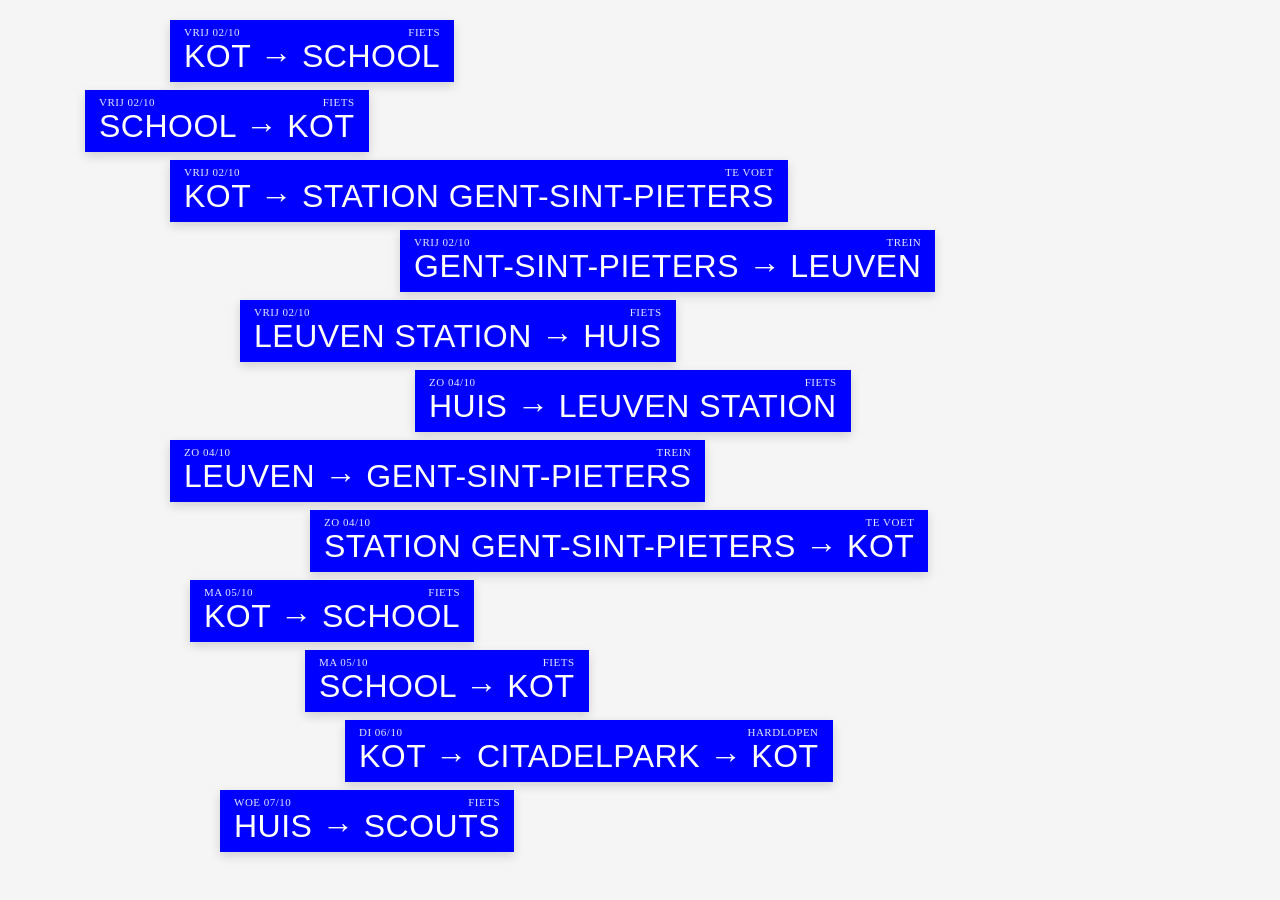
==== editie-01.html @ d169877f "Rename HTML files to standard names Rename `editie01.html` to `editie-01.html` and `index (3).html` " ====
<!DOCTYPE html>
<html lang="nl">
<head>
  <meta charset="UTF-8">
  <meta name="viewport" content="width=device-width, initial-scale=1.0">
  <title>Interactieve Reisschema Blokken</title>
  <style>
    * {
      box-sizing: border-box;
      margin: 0;
      padding: 0;
    }

    body {
      background-color: #f5f5f5;
      font-family: Arial, Helvetica, sans-serif;
      min-height: 100vh;
      overflow: hidden;
      position: relative;
    }

    /* Stijl van elk individueel blauw blok */
    .card {
      position: absolute;
      background-color: #0000ff; /* Felblauw */
      color: #ffffff;
      padding: 6px 14px 10px 14px;
      cursor: grab;
      user-select: none;
      box-shadow: 0 4px 10px rgba(0, 0, 0, 0.15);
      display: inline-block;
      white-space: nowrap;
      transition: transform 0.05s ease, box-shadow 0.2s ease;
    }

    .card:active {
      cursor: grabbing;
      box-shadow: 0 10px 20px rgba(0, 0, 0, 0.3);
      z-index: 1000 !important; /* Breng de geopende/gesleepte kaart naar voren */
    }

    /* Bovenste rij met datum en vervoermiddel */
    .card-header {
      display: flex;
      justify-content: space-between;
      font-size: 11px;
      font-weight: normal;
      letter-spacing: 0.5px;
      margin-bottom: 2px;
      opacity: 0.9;
      font-family: 'Times New Roman', Times, serif; /* Subtiel schreef-lettertype voor de datum/vervoermiddel */
      text-transform: uppercase;
    }

    /* Grote route-tekst */
    .card-route {
      font-family: 'Impact', 'Arial Black', sans-serif;
      font-size: 32px;
      line-height: 1;
      text-transform: uppercase;
      letter-spacing: 0.5px;
    }

    .card-route span.arrow {
      font-family: Arial, sans-serif;
      font-weight: bold;
    }
  </style>
</head>
<body>

  <!-- Canvas waarin alle blokken met initiële posities (x, y) staan -->
  <div id="board"></div>

  <script>
    // Data uit de afbeelding
    const cardsData = [
      { date: "VRIJ 02/10", type: "FIETS", route: "KOT → SCHOOL", x: 170, y: 20 },
      { date: "VRIJ 02/10", type: "FIETS", route: "SCHOOL → KOT", x: 85, y: 90 },
      { date: "VRIJ 02/10", type: "TE VOET", route: "KOT → STATION GENT-SINT-PIETERS", x: 170, y: 160 },
      { date: "VRIJ 02/10", type: "TREIN", route: "GENT-SINT-PIETERS → LEUVEN", x: 400, y: 230 },
      { date: "VRIJ 02/10", type: "FIETS", route: "LEUVEN STATION → HUIS", x: 240, y: 300 },
      { date: "ZO 04/10", type: "FIETS", route: "HUIS → LEUVEN STATION", x: 415, y: 370 },
      { date: "ZO 04/10", type: "TREIN", route: "LEUVEN → GENT-SINT-PIETERS", x: 170, y: 440 },
      { date: "ZO 04/10", type: "TE VOET", route: "STATION GENT-SINT-PIETERS → KOT", x: 310, y: 510 },
      { date: "MA 05/10", type: "FIETS", route: "KOT → SCHOOL", x: 190, y: 580 },
      { date: "MA 05/10", type: "FIETS", route: "SCHOOL → KOT", x: 305, y: 650 },
      { date: "DI 06/10", type: "HARDLOPEN", route: "KOT → CITADELPARK → KOT", x: 345, y: 720 },
      { date: "WOE 07/10", type: "FIETS", route: "HUIS → SCOUTS", x: 220, y: 790 }
    ];

    const board = document.getElementById('board');
    let highestZIndex = 1;

    // Maak alle kaarten aan op het scherm
    cardsData.forEach((data, index) => {
      const card = document.createElement('div');
      card.className = 'card';
      card.style.left = `${data.x}px`;
      card.style.top = `${data.y}px`;
      card.style.zIndex = index + 1;

      // HTML structuur per blok
      card.innerHTML = `
        <div class="card-header">
          <span>${data.date}</span>
          <span>${data.type}</span>
        </div>
        <div class="card-route">${data.route.replace('→', '<span class="arrow">→</span>')}</div>
      `;

      board.appendChild(card);
      makeDraggable(card);
    });

    // Sleep-functionaliteit (werkt zowel met muis als met touch/touchscreen)
    function makeDraggable(element) {
      let active = false;
      let currentX;
      let currentY;
      let initialX;
      let initialY;
      let xOffset = 0;
      let yOffset = 0;

      element.addEventListener("mousedown", dragStart);
      element.addEventListener("touchstart", dragStart, { passive: false });

      document.addEventListener("mouseup", dragEnd);
      document.addEventListener("touchend", dragEnd);

      document.addEventListener("mousemove", drag);
      document.addEventListener("touchmove", drag, { passive: false });

      function dragStart(e) {
        // Breng het gesleepte element naar de voorgrond
        highestZIndex++;
        element.style.zIndex = highestZIndex;

        const clientX = e.type === "touchstart" ? e.touches[0].clientX : e.clientX;
        const clientY = e.type === "touchstart" ? e.touches[0].clientY : e.clientY;

        // Haal de huidige positie op uit het style-attribuut
        xOffset = parseInt(element.style.left) || 0;
        yOffset = parseInt(element.style.top) || 0;

        initialX = clientX - xOffset;
        initialY = clientY - yOffset;

        active = true;
      }

      function dragEnd() {
        active = false;
      }

      function drag(e) {
        if (!active) return;
        
        e.preventDefault();

        const clientX = e.type === "touchmove" ? e.touches[0].clientX : e.clientX;
        const clientY = e.type === "touchmove" ? e.touches[0].clientY : e.clientY;

        currentX = clientX - initialX;
        currentY = clientY - initialY;

        element.style.left = `${currentX}px`;
        element.style.top = `${currentY}px`;
      }
    }
  </script>
</body>
</html>
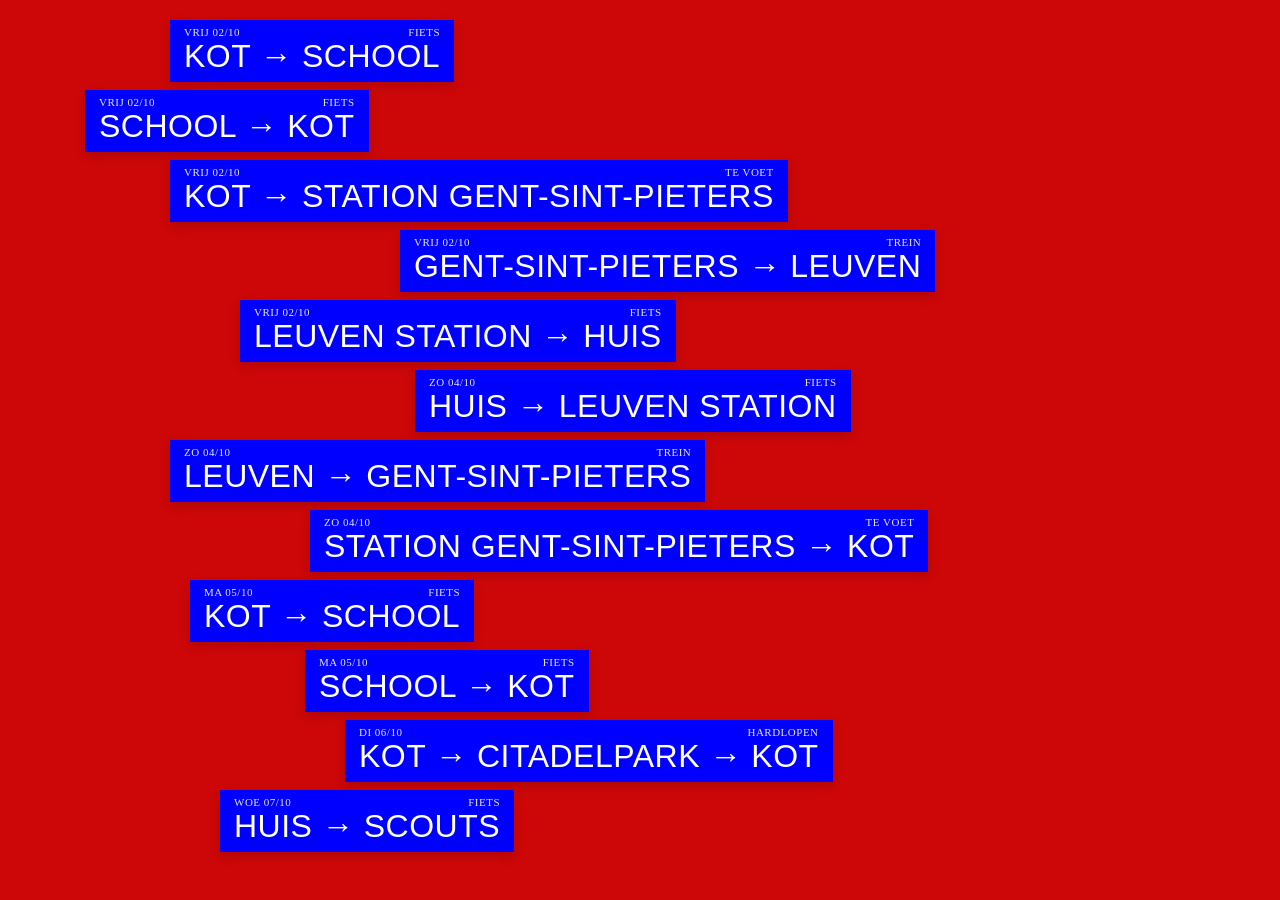
==== commit fee8182b: "Set editie-01 background to red Change the page background from light gray to red." ====
--- a/editie-01.html
+++ b/editie-01.html
@@ -12,7 +12,7 @@
     }
 
     body {
-      background-color: #f5f5f5;
+      background-color: #cd0707;
       font-family: Arial, Helvetica, sans-serif;
       min-height: 100vh;
       overflow: hidden;
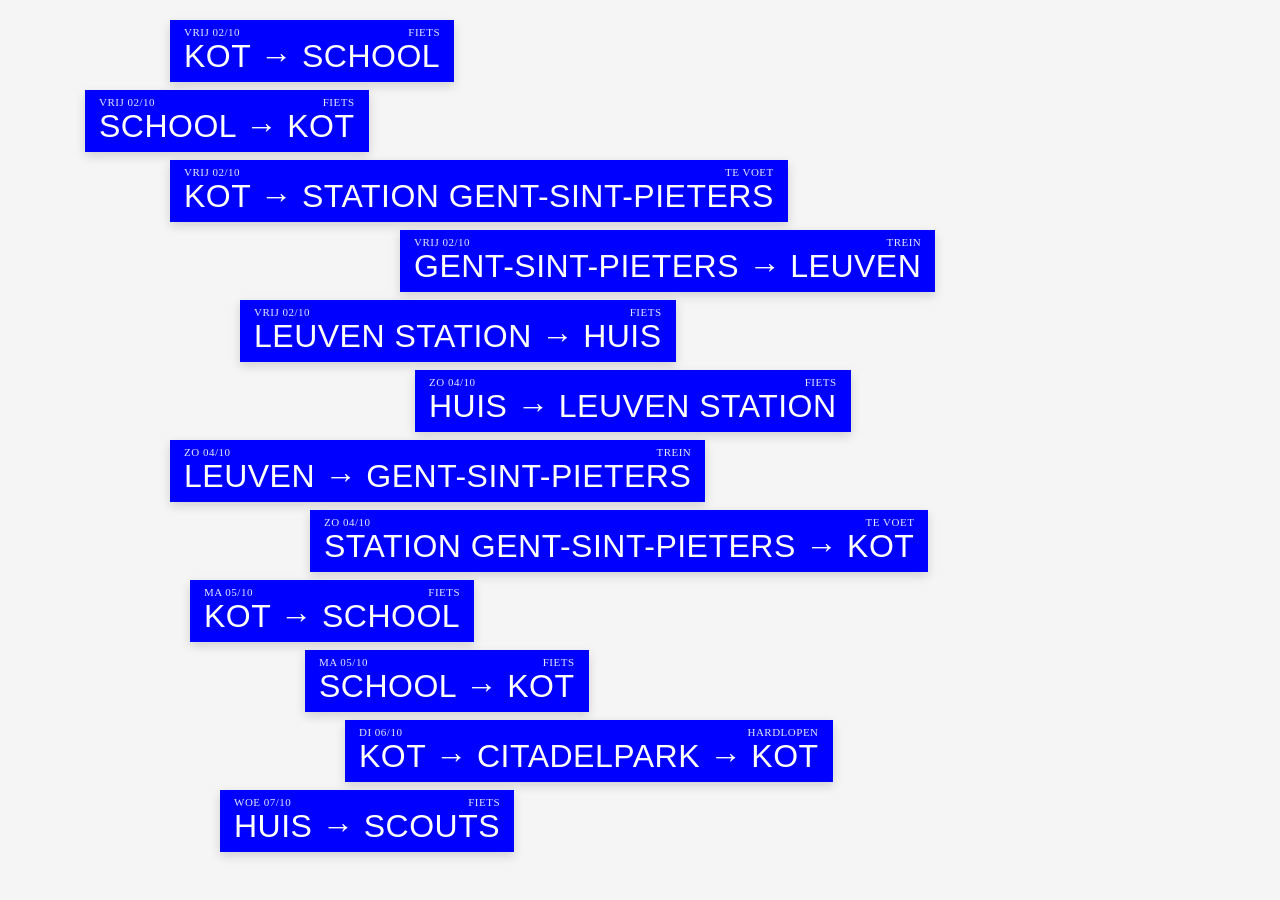
==== commit b4559489: "Lighten editie 01 background Change the page background from red to light gray." ====
--- a/editie-01.html
+++ b/editie-01.html
@@ -12,7 +12,7 @@
     }
 
     body {
-      background-color: #cd0707;
+      background-color: #f5f5f5;
       font-family: Arial, Helvetica, sans-serif;
       min-height: 100vh;
       overflow: hidden;
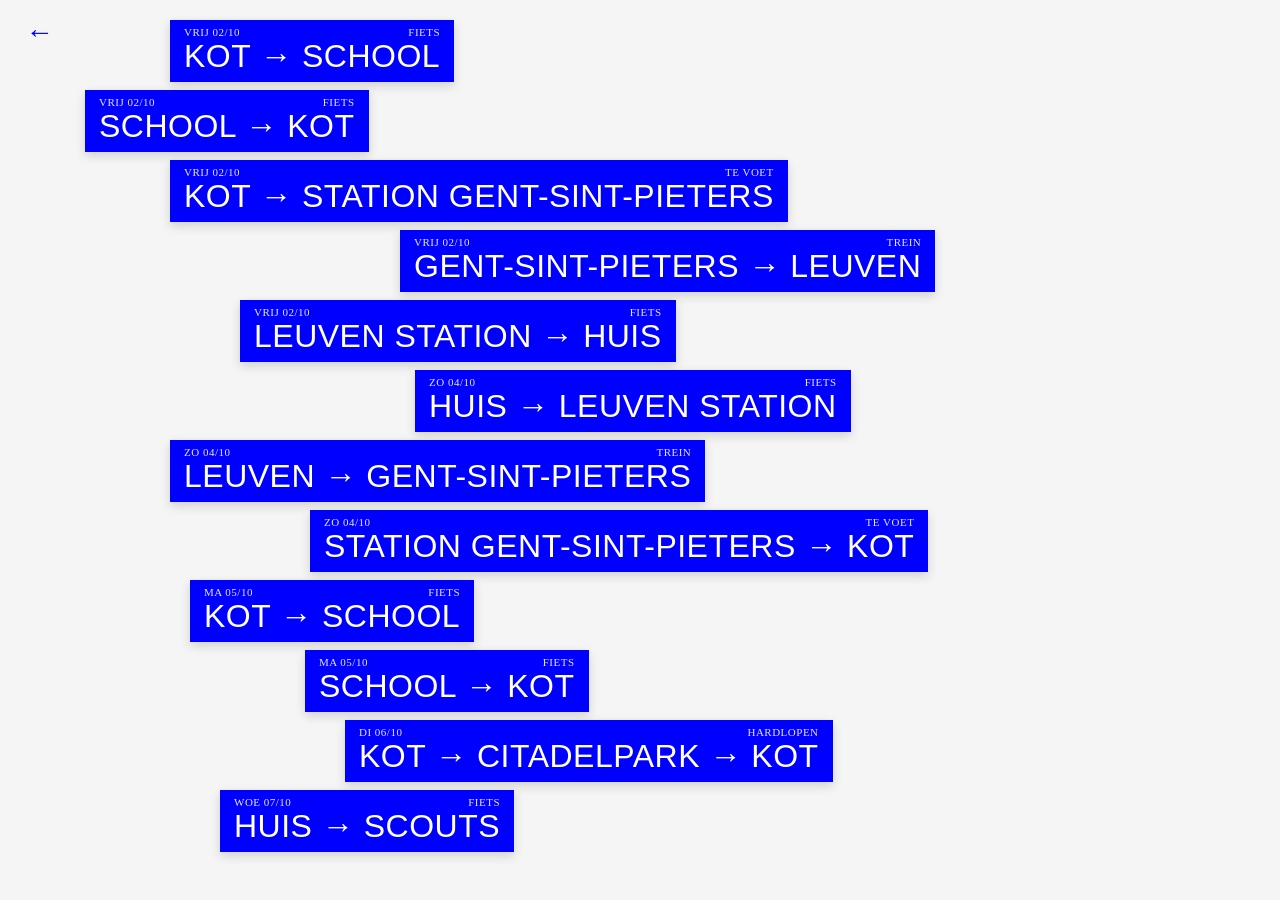
==== commit 80509b0e: "Update edition navigation and typography Add consistent back links to the editions overview, load th" ====
--- a/editie-01.html
+++ b/editie-01.html
@@ -4,6 +4,9 @@
   <meta charset="UTF-8">
   <meta name="viewport" content="width=device-width, initial-scale=1.0">
   <title>Interactieve Reisschema Blokken</title>
+  <link rel="preconnect" href="https://fonts.googleapis.com">
+  <link rel="preconnect" href="https://fonts.gstatic.com" crossorigin>
+  <link href="https://fonts.googleapis.com/css2?family=Gaegu:wght@700&display=swap" rel="stylesheet">
   <style>
     * {
       box-sizing: border-box;
@@ -17,6 +20,24 @@
       min-height: 100vh;
       overflow: hidden;
       position: relative;
+    }
+
+    .terug {
+      position: fixed;
+      top: 1.6vw;
+      left: 2vw;
+      z-index: 2000;
+      font-family: "Gaegu", cursive;
+      font-weight: 700;
+      font-size: max(22px, 2.2vw);
+      line-height: 1;
+      color: #0000ff;
+      text-decoration: none;
+      transition: transform 0.2s ease;
+    }
+
+    .terug:hover {
+      transform: translateX(-0.4vw);
     }
 
     /* Stijl van elk individueel blauw blok */
@@ -68,6 +89,8 @@
   </style>
 </head>
 <body>
+
+  <a class="terug" href="edities.html" aria-label="Terug naar edities">&larr;</a>
 
   <!-- Canvas waarin alle blokken met initiële posities (x, y) staan -->
   <div id="board"></div>
